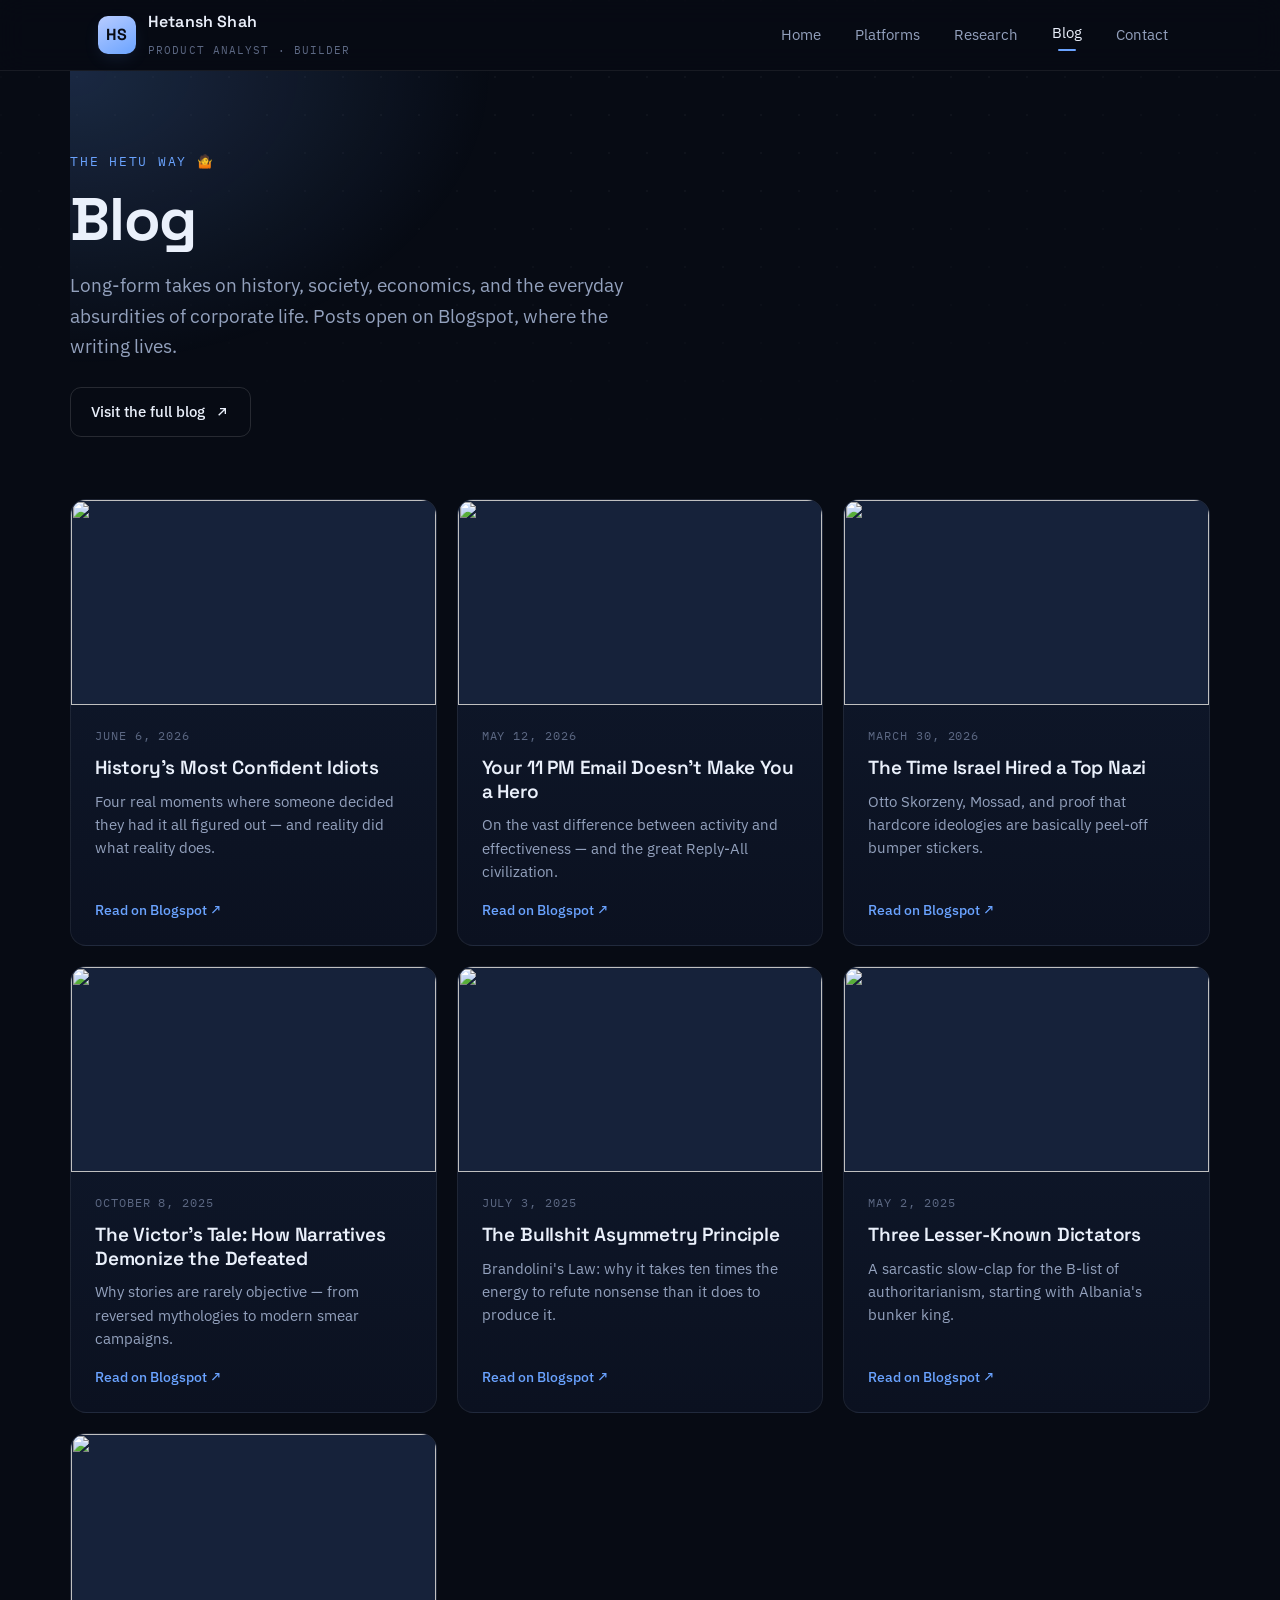
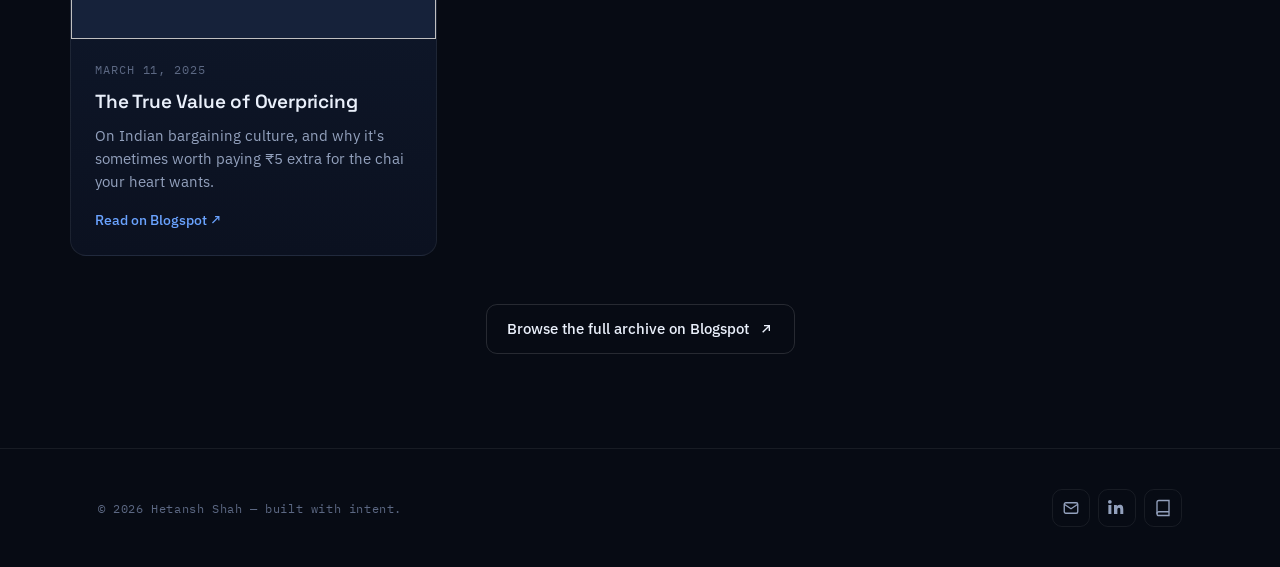
==== blog.html @ 0ef63d8b "Initial commit: Hetansh Shah portfolio site" ====
<!DOCTYPE html>
<html lang="en">
<head>
<meta charset="UTF-8">
<meta name="viewport" content="width=device-width, initial-scale=1">
<title>Blog — The HETU way 🤷 — Hetansh Shah</title>
<meta name="description" content="The HETU way — long-form writing by Hetansh Shah on history, society, economics, and corporate absurdity.">
<link rel="stylesheet" href="styles.css">
</head>
<body>

<nav class="nav">
  <div class="container nav-inner">
    <a class="brand" href="index.html">
      <span class="mark">HS</span>
      <span>
        <span class="brand-name">Hetansh Shah</span><br>
        <span class="brand-sub">Product Analyst · Builder</span>
      </span>
    </a>
    <button class="nav-toggle" aria-label="Menu">
      <svg viewBox="0 0 24 24" fill="none" stroke="currentColor" stroke-width="2"><path d="M3 6h18M3 12h18M3 18h18"/></svg>
    </button>
    <div class="nav-links">
      <a href="index.html">Home</a>
      <a href="platforms.html">Platforms</a>
      <a href="reports.html">Research</a>
      <a href="blog.html" class="active">Blog</a>
      <a href="mailto:hetansh.ps@gmail.com">Contact</a>
    </div>
  </div>
</nav>

<div class="wrap">

<header class="page-head container">
  <div class="inner">
    <span class="mono">The HETU way 🤷</span>
    <h1>Blog</h1>
    <p>Long-form takes on history, society, economics, and the everyday absurdities of corporate life. Posts open on Blogspot, where the writing lives.</p>
    <div style="margin-top:26px;">
      <a class="btn btn-ghost" href="https://accordingtohetu.blogspot.com/" target="_blank" rel="noopener">
        Visit the full blog
        <svg viewBox="0 0 24 24" fill="none" stroke="currentColor" stroke-width="2"><path d="M7 17 17 7M9 7h8v8"/></svg>
      </a>
    </div>
  </div>
</header>

<section class="section container" style="padding-top:44px;">
  <div class="grid grid-3">

    <a class="card blog-card reveal" href="https://accordingtohetu.blogspot.com/2026/06/historys-most-confident-idiots.html" target="_blank" rel="noopener">
      <div class="blog-thumb"><img src="https://blogger.googleusercontent.com/img/a/AVvXsEh0XFHFt5V3XXF03piO_shr52-VzriOKP9YyzwFit1_z7ethcgC1YYHPhrJrRdsieurNJREEZoZTz8lujmySis14frzTmdsHEi4WcJ0lS1f9_ZhJ7_q9u_mNnV9t71yIwLBsOyNAc55iBsuYoPaz335ls0gbCdTOjXNLIMxHn8SFMUzvXzuwzMBGfUrrkU=w600" alt="" loading="lazy"></div>
      <div class="blog-body">
        <span class="blog-date">June 6, 2026</span>
        <h3>History's Most Confident Idiots</h3>
        <p>Four real moments where someone decided they had it all figured out — and reality did what reality does.</p>
        <span class="ext-link">Read on Blogspot ↗</span>
      </div>
    </a>

    <a class="card blog-card reveal" href="https://accordingtohetu.blogspot.com/2026/05/your-11-pm-email-doesnt-make-you-hero.html" target="_blank" rel="noopener">
      <div class="blog-thumb"><img src="https://blogger.googleusercontent.com/img/a/AVvXsEjkK9yBqy28yxeuLiA2SFE42i_kRT6u6pj41DaW5ykB5bLyN3QJRTeDR3KFLXk8aIWyoektCsTdm-NgkA_Djb8SFsRJ7d3byHUhpY3Kbhku5G02ZuveW8TlNszgfql1mhHx1Lhr-ma2ewMmnAyKPUMvI3miI385dW8RZMYDkjTZxY_v-zPTja42RKQHZs0=w600" alt="" loading="lazy"></div>
      <div class="blog-body">
        <span class="blog-date">May 12, 2026</span>
        <h3>Your 11 PM Email Doesn't Make You a Hero</h3>
        <p>On the vast difference between activity and effectiveness — and the great Reply-All civilization.</p>
        <span class="ext-link">Read on Blogspot ↗</span>
      </div>
    </a>

    <a class="card blog-card reveal" href="https://accordingtohetu.blogspot.com/2026/03/the-time-israel-hired-top-nazi.html" target="_blank" rel="noopener">
      <div class="blog-thumb"><img src="https://blogger.googleusercontent.com/img/a/AVvXsEhzc3hPuYYoyP9BNQkkMwY9hBpjbRxYbtlm1WZqFAtY2J7XmSNHjfte3kuX6NuSjFrXSdnCcF6sRmJJlIEDqXwsXM_iXqku3ysotNIe4Cc-nSkah9ngXcoBrMyFUuUhH9RSajhInweiObzIaklYUP-CrQGqkOwmacYoByQguhNQl1BDUYApm3g_Y7NbiEw=w600" alt="" loading="lazy"></div>
      <div class="blog-body">
        <span class="blog-date">March 30, 2026</span>
        <h3>The Time Israel Hired a Top Nazi</h3>
        <p>Otto Skorzeny, Mossad, and proof that hardcore ideologies are basically peel-off bumper stickers.</p>
        <span class="ext-link">Read on Blogspot ↗</span>
      </div>
    </a>

    <a class="card blog-card reveal" href="https://accordingtohetu.blogspot.com/2025/10/the-victors-tale-how-narratives.html" target="_blank" rel="noopener">
      <div class="blog-thumb"><img src="https://blogger.googleusercontent.com/img/b/R29vZ2xl/AVvXsEin49GQPQDeHE06ibP2Qmlyrt4U04gurNKR8BF6xmuwTtyWy2QwkvnnayuaOfjTDN0raKkDxC7Ek-NACXsUWbMG_tk-0T4ate5sGr8d29wgh684oDyeNvKgH61-2eV7FlWZV-hK0zgb79b8hjImVHJ3dmXB9cFH7GTCxfGpiVy6avNVjXcUeOGgLicYIMY/s400/Gemini_Generated_Image_hz72mhz72mhz72mh.png" alt="" loading="lazy"></div>
      <div class="blog-body">
        <span class="blog-date">October 8, 2025</span>
        <h3>The Victor's Tale: How Narratives Demonize the Defeated</h3>
        <p>Why stories are rarely objective — from reversed mythologies to modern smear campaigns.</p>
        <span class="ext-link">Read on Blogspot ↗</span>
      </div>
    </a>

    <a class="card blog-card reveal" href="https://accordingtohetu.blogspot.com/2025/07/bullshit-something-principle.html" target="_blank" rel="noopener">
      <div class="blog-thumb"><img src="https://blogger.googleusercontent.com/img/a/AVvXsEj1OeqaODipQsyOUiFarr66oHaJqrGn8WNWBGnNz09aDkBTuLN1n8pN-T8av6Uon0b1YLi5ovpIM9YXt5DZJG7y26rGhR4hduuKPiqDbTQv8BGOURmMugbBbRD6bQXyWtsG-XqNJimzDIf07iiXkZ4dlQIiHSHdbkOriP9ClSr908IkaOrxzPUOADGfH8s=w600" alt="" loading="lazy"></div>
      <div class="blog-body">
        <span class="blog-date">July 3, 2025</span>
        <h3>The Bullshit Asymmetry Principle</h3>
        <p>Brandolini's Law: why it takes ten times the energy to refute nonsense than it does to produce it.</p>
        <span class="ext-link">Read on Blogspot ↗</span>
      </div>
    </a>

    <a class="card blog-card reveal" href="https://accordingtohetu.blogspot.com/2025/05/three-lesser-known-dictators-who.html" target="_blank" rel="noopener">
      <div class="blog-thumb"><img src="https://blogger.googleusercontent.com/img/a/AVvXsEgNFx4OeBPT79-UPeGLp2icg49SQwEaG16hYfa3idr8HTeomHkXYMJHEefFRtrM0Jc7RiFr5Rll5VSWPZyajPWkIrrdJQLn1cjv_wEFL94ATT3MTW4bfNbp1dEgcaCKu0HGZJoiNAKUWPBL8Kh6IstFpkTuMjnT_32CDWAvYDMgWPjzvNyY-GOZ_208Kxo=w600" alt="" loading="lazy"></div>
      <div class="blog-body">
        <span class="blog-date">May 2, 2025</span>
        <h3>Three Lesser-Known Dictators</h3>
        <p>A sarcastic slow-clap for the B-list of authoritarianism, starting with Albania's bunker king.</p>
        <span class="ext-link">Read on Blogspot ↗</span>
      </div>
    </a>

    <a class="card blog-card reveal" href="https://accordingtohetu.blogspot.com/2025/03/the-true-value-of-overpricing.html" target="_blank" rel="noopener">
      <div class="blog-thumb"><img src="https://blogger.googleusercontent.com/img/a/AVvXsEhF3pH8zIKMXsVdn-42bbQ4t5T-two03PvjfE7QeCZRfly6mZ6-srBCdxdVYUnTWrdWf5_uoNZrE-crFr7B1-s7Y78KFr_otc3zgPjGPVxkCh1NgHIt8YY5qJGYQ7RFfDhPpVyDfosmfiISb9flbk6IPcieomBCcb8ZSsWaaL9P2CW2F1AU-5Vlx8wTaMg=w600" alt="" loading="lazy"></div>
      <div class="blog-body">
        <span class="blog-date">March 11, 2025</span>
        <h3>The True Value of Overpricing</h3>
        <p>On Indian bargaining culture, and why it's sometimes worth paying ₹5 extra for the chai your heart wants.</p>
        <span class="ext-link">Read on Blogspot ↗</span>
      </div>
    </a>

  </div>

  <div style="text-align:center;margin-top:48px;">
    <a class="btn btn-ghost" href="https://accordingtohetu.blogspot.com/" target="_blank" rel="noopener">
      Browse the full archive on Blogspot
      <svg viewBox="0 0 24 24" fill="none" stroke="currentColor" stroke-width="2"><path d="M7 17 17 7M9 7h8v8"/></svg>
    </a>
  </div>
</section>

<footer class="footer">
  <div class="container footer-inner">
    <small>© <span id="year"></span> Hetansh Shah — built with intent.</small>
    <div class="footer-links">
      <a href="mailto:hetansh.ps@gmail.com" aria-label="Email">
        <svg viewBox="0 0 24 24" fill="none" stroke="currentColor" stroke-width="1.8"><rect x="3" y="5" width="18" height="14" rx="2"/><path d="m3 7 9 6 9-6"/></svg>
      </a>
      <a href="https://www.linkedin.com/in/hetansh-shah-ba7379204/" target="_blank" rel="noopener" aria-label="LinkedIn">
        <svg viewBox="0 0 24 24" fill="currentColor"><path d="M4.98 3.5A2.5 2.5 0 1 1 0 3.5a2.5 2.5 0 0 1 4.98 0zM.5 8h4v12h-4zM8 8h3.8v1.7h.05c.53-1 1.83-2.05 3.77-2.05 4 0 4.75 2.65 4.75 6.1V20h-4v-5.4c0-1.3 0-2.95-1.8-2.95s-2.07 1.4-2.07 2.85V20H8z"/></svg>
      </a>
      <a href="https://accordingtohetu.blogspot.com/" target="_blank" rel="noopener" aria-label="Blog">
        <svg viewBox="0 0 24 24" fill="none" stroke="currentColor" stroke-width="1.8"><path d="M4 19.5A2.5 2.5 0 0 1 6.5 17H20"/><path d="M6.5 2H20v20H6.5A2.5 2.5 0 0 1 4 19.5v-15A2.5 2.5 0 0 1 6.5 2z"/></svg>
      </a>
    </div>
  </div>
</footer>

</div>
<script src="app.js"></script>
</body>
</html>
---- styles.css ----
/* ============================================================
   Hetansh Shah — Portfolio
   Shared design system: dark · navy/slate · steel-blue accent
   ============================================================ */

@import url('https://fonts.googleapis.com/css2?family=Space+Grotesk:wght@400;500;600;700&family=IBM+Plex+Sans:wght@400;500;600&family=IBM+Plex+Mono:wght@400;500&display=swap');

:root {
  --bg:        #070b14;
  --surface:   #0b1120;
  --surface-2: #101a2e;
  --surface-3: #16223a;
  --line:      rgba(255,255,255,0.07);
  --line-2:    rgba(255,255,255,0.13);
  --text:      #eaf0fb;
  --muted:     #93a1bd;
  --faint:     #5c6883;
  --accent:    #6aa3ff;
  --accent-2:  #b8ccff;
  --accent-dim: rgba(106,163,255,0.13);
  --accent-glow: rgba(106,163,255,0.20);

  --maxw: 1140px;
  --radius: 16px;
  --radius-sm: 10px;

  --font-display: 'Space Grotesk', system-ui, sans-serif;
  --font-body: 'IBM Plex Sans', system-ui, sans-serif;
  --font-mono: 'IBM Plex Mono', ui-monospace, monospace;
}

* { box-sizing: border-box; margin: 0; padding: 0; }

html { scroll-behavior: smooth; -webkit-text-size-adjust: 100%; }

body {
  font-family: var(--font-body);
  background: var(--bg);
  color: var(--text);
  line-height: 1.6;
  font-size: 17px;
  -webkit-font-smoothing: antialiased;
  overflow-x: hidden;
}

a { color: inherit; text-decoration: none; }
img { max-width: 100%; display: block; }
button { font-family: inherit; cursor: pointer; }

/* background texture ---------------------------------------- */
body::before {
  content: "";
  position: fixed;
  inset: 0;
  pointer-events: none;
  z-index: 0;
  background-image: radial-gradient(circle at 1px 1px, rgba(255,255,255,0.035) 1px, transparent 0);
  background-size: 38px 38px;
  mask-image: radial-gradient(ellipse 90% 70% at 50% 0%, #000 30%, transparent 80%);
}

/* ----------------------------------------------------------- */
.container { width: 100%; max-width: var(--maxw); margin: 0 auto; padding: 0 28px; }
.wrap { position: relative; z-index: 1; }

.mono {
  font-family: var(--font-mono);
  font-size: 12.5px;
  letter-spacing: 0.14em;
  text-transform: uppercase;
  color: var(--accent);
}

/* ===== NAV ================================================== */
.nav {
  position: sticky;
  top: 0;
  z-index: 50;
  background: rgba(7,11,20,0.72);
  backdrop-filter: blur(14px);
  -webkit-backdrop-filter: blur(14px);
  border-bottom: 1px solid var(--line);
}
.nav-inner {
  display: flex;
  align-items: center;
  justify-content: space-between;
  height: 70px;
}
.brand { display: flex; align-items: center; gap: 12px; }
.mark {
  width: 38px; height: 38px;
  border-radius: 10px;
  display: grid; place-items: center;
  font-family: var(--font-display);
  font-weight: 700;
  font-size: 16px;
  letter-spacing: 0.02em;
  color: var(--bg);
  background: linear-gradient(150deg, var(--accent-2), var(--accent));
  box-shadow: 0 6px 20px -6px var(--accent-glow);
}
.brand-name { font-family: var(--font-display); font-weight: 600; font-size: 16px; letter-spacing: 0.01em; }
.brand-sub { font-family: var(--font-mono); font-size: 11px; color: var(--faint); letter-spacing: 0.1em; text-transform: uppercase; }

.nav-links { display: flex; align-items: center; gap: 6px; }
.nav-links a {
  font-size: 14.5px;
  color: var(--muted);
  padding: 8px 14px;
  border-radius: 8px;
  transition: color .18s, background .18s;
}
.nav-links a:hover { color: var(--text); background: rgba(255,255,255,0.04); }
.nav-links a.active { color: var(--text); }
.nav-links a.active::after {
  content: ""; display: block; height: 2px; width: 18px;
  margin: 5px auto -2px; border-radius: 2px; background: var(--accent);
}

.nav-toggle { display: none; background: none; border: 0; color: var(--text); padding: 8px; }
.nav-toggle svg { width: 24px; height: 24px; }

/* ===== BUTTONS ============================================= */
.btn {
  display: inline-flex; align-items: center; gap: 9px;
  font-family: var(--font-body);
  font-weight: 500;
  font-size: 15px;
  padding: 12px 20px;
  border-radius: 11px;
  border: 1px solid transparent;
  transition: transform .15s, background .18s, border-color .18s, box-shadow .18s;
}
.btn svg { width: 16px; height: 16px; }
.btn:active { transform: translateY(1px); }
.btn-primary {
  background: var(--accent);
  color: #061021;
  font-weight: 600;
  box-shadow: 0 10px 30px -12px var(--accent-glow);
}
.btn-primary:hover { background: var(--accent-2); box-shadow: 0 14px 34px -10px var(--accent-glow); }
.btn-ghost { background: transparent; color: var(--text); border-color: var(--line-2); }
.btn-ghost:hover { background: rgba(255,255,255,0.05); border-color: var(--muted); }

/* ===== HERO ================================================ */
.hero { position: relative; padding: 96px 0 60px; }
.hero::after {
  content: ""; position: absolute; left: 50%; top: -120px; translate: -50% 0;
  width: 720px; height: 480px; pointer-events: none;
  background: radial-gradient(ellipse at center, var(--accent-glow), transparent 65%);
  filter: blur(20px); z-index: 0;
}
.hero-inner { position: relative; z-index: 1; max-width: 820px; }
.hero h1 {
  font-family: var(--font-display);
  font-weight: 700;
  font-size: clamp(44px, 7vw, 82px);
  line-height: 0.98;
  letter-spacing: -0.02em;
  margin: 18px 0 0;
}
.hero h1 .grad {
  background: linear-gradient(120deg, var(--accent-2), var(--accent));
  -webkit-background-clip: text; background-clip: text; color: transparent;
}
.hero-lead {
  font-size: clamp(18px, 2.2vw, 22px);
  color: var(--muted);
  margin: 24px 0 0;
  max-width: 620px;
  text-wrap: pretty;
}
.hero-cta { display: flex; flex-wrap: wrap; gap: 14px; margin-top: 34px; }
.hero-meta { display: flex; flex-wrap: wrap; gap: 22px; margin-top: 40px; color: var(--faint); font-size: 14px; }
.hero-meta a { display: inline-flex; align-items: center; gap: 8px; color: var(--muted); transition: color .18s; }
.hero-meta a:hover { color: var(--accent); }
.hero-meta svg { width: 16px; height: 16px; }

/* ===== SECTION ============================================= */
.section { padding: 74px 0; position: relative; }
.section-head { display: flex; align-items: flex-end; justify-content: space-between; gap: 24px; margin-bottom: 38px; flex-wrap: wrap; }
.section-head h2 {
  font-family: var(--font-display);
  font-weight: 600;
  font-size: clamp(26px, 3.4vw, 38px);
  letter-spacing: -0.015em;
  margin-top: 10px;
  line-height: 1.05;
}
.section-head p { color: var(--muted); margin-top: 10px; max-width: 520px; }
.section-link { color: var(--accent); font-size: 14.5px; display: inline-flex; align-items: center; gap: 7px; white-space: nowrap; transition: gap .18s; }
.section-link:hover { gap: 11px; }
.section-link svg { width: 15px; height: 15px; }

.divider { height: 1px; background: var(--line); border: 0; }

/* ===== CARDS / GRID ======================================== */
.grid { display: grid; gap: 20px; }
.grid-2 { grid-template-columns: repeat(2, 1fr); }
.grid-3 { grid-template-columns: repeat(3, 1fr); }

.card {
  position: relative;
  background: linear-gradient(180deg, var(--surface-2), var(--surface));
  border: 1px solid var(--line);
  border-radius: var(--radius);
  padding: 26px;
  transition: transform .2s, border-color .2s, box-shadow .2s;
  overflow: hidden;
}
.card:hover { transform: translateY(-4px); border-color: var(--line-2); box-shadow: 0 24px 50px -28px rgba(0,0,0,0.8); }

.tag {
  display: inline-flex; align-items: center; gap: 7px;
  font-family: var(--font-mono);
  font-size: 11px; letter-spacing: 0.1em; text-transform: uppercase;
  color: var(--accent);
  background: var(--accent-dim);
  border: 1px solid rgba(106,163,255,0.22);
  padding: 5px 10px; border-radius: 7px;
}
.tag.neutral { color: var(--muted); background: rgba(255,255,255,0.04); border-color: var(--line); }

.card h3 { font-family: var(--font-display); font-weight: 600; font-size: 21px; letter-spacing: -0.01em; line-height: 1.2; }
.card p { color: var(--muted); font-size: 15px; margin-top: 10px; }
.card-foot { margin-top: 18px; display: flex; flex-wrap: wrap; gap: 10px 16px; align-items: center; }

.ext-link {
  display: inline-flex; align-items: center; gap: 7px;
  font-size: 14px; color: var(--accent); font-weight: 500;
  transition: gap .16s, color .16s;
}
.ext-link:hover { gap: 10px; color: var(--accent-2); }
.ext-link svg { width: 14px; height: 14px; }
.ext-link.muted { color: var(--muted); }
.ext-link.muted:hover { color: var(--text); }

/* ===== BROWSER PREVIEW (platforms) ========================= */
.browser {
  border: 1px solid var(--line-2);
  border-radius: 14px;
  overflow: hidden;
  background: var(--surface);
  box-shadow: 0 30px 60px -34px rgba(0,0,0,0.9);
}
.browser-bar {
  display: flex; align-items: center; gap: 14px;
  padding: 11px 14px;
  background: var(--surface-3);
  border-bottom: 1px solid var(--line);
}
.dots { display: flex; gap: 7px; }
.dots span { width: 11px; height: 11px; border-radius: 50%; background: rgba(255,255,255,0.14); }
.urlbar {
  flex: 1;
  display: flex; align-items: center; gap: 9px;
  font-family: var(--font-mono); font-size: 12.5px;
  color: var(--muted);
  background: rgba(0,0,0,0.28);
  border: 1px solid var(--line);
  border-radius: 8px;
  padding: 7px 12px;
  overflow: hidden; white-space: nowrap; text-overflow: ellipsis;
}
.urlbar svg { width: 13px; height: 13px; flex-shrink: 0; color: #4ec88a; }

.preview {
  position: relative;
  aspect-ratio: 16 / 10;
  display: grid; place-items: center;
  overflow: hidden;
}
.preview::before {
  content: ""; position: absolute; inset: 0;
  background-image: repeating-linear-gradient(135deg, rgba(255,255,255,0.035) 0 2px, transparent 2px 13px);
}
.preview::after {
  content: ""; position: absolute; inset: 0;
  background: radial-gradient(ellipse 70% 90% at 50% 30%, var(--pv-glow, var(--accent-glow)), transparent 70%);
}
.preview-inner { position: relative; z-index: 1; text-align: center; padding: 24px; }
.preview-mark {
  width: 72px; height: 72px; margin: 0 auto 18px;
  border-radius: 18px;
  display: grid; place-items: center;
  font-family: var(--font-display); font-weight: 700; font-size: 30px;
  color: var(--bg);
  background: linear-gradient(150deg, var(--accent-2), var(--pv-accent, var(--accent)));
  box-shadow: 0 14px 34px -12px var(--pv-glow, var(--accent-glow));
}
.preview-name { font-family: var(--font-display); font-weight: 600; font-size: 22px; }
.preview-note { font-family: var(--font-mono); font-size: 11.5px; color: var(--faint); margin-top: 8px; letter-spacing: 0.06em; }

/* platform row */
.platform { display: grid; grid-template-columns: 1.05fr 0.95fr; gap: 40px; align-items: center; }
.platform.rev { grid-template-columns: 0.95fr 1.05fr; }
.platform.rev .platform-media { order: -1; }
.platform-body h3 { font-family: var(--font-display); font-weight: 600; font-size: clamp(24px, 3vw, 32px); letter-spacing: -0.015em; line-height: 1.1; margin-top: 16px; }
.platform-body p { color: var(--muted); margin-top: 14px; max-width: 460px; }
.feat-list { list-style: none; margin: 22px 0 0; display: flex; flex-direction: column; gap: 11px; }
.feat-list li { display: flex; gap: 11px; align-items: flex-start; font-size: 15px; color: var(--text); }
.feat-list svg { width: 17px; height: 17px; color: var(--accent); flex-shrink: 0; margin-top: 3px; }
.platform-cta { margin-top: 28px; display: flex; gap: 14px; flex-wrap: wrap; }

/* ===== BLOG ================================================ */
.blog-card { display: flex; flex-direction: column; padding: 0; }
.blog-thumb { aspect-ratio: 16 / 9; overflow: hidden; background: var(--surface-3); position: relative; }
.blog-thumb img { width: 100%; height: 100%; object-fit: cover; transition: transform .4s; }
.blog-card:hover .blog-thumb img { transform: scale(1.05); }
.blog-body { padding: 22px 24px 24px; display: flex; flex-direction: column; flex: 1; }
.blog-date { font-family: var(--font-mono); font-size: 11.5px; color: var(--faint); letter-spacing: 0.08em; text-transform: uppercase; }
.blog-card h3 { font-family: var(--font-display); font-weight: 600; font-size: 19px; line-height: 1.25; margin-top: 10px; letter-spacing: -0.01em; }
.blog-card p { color: var(--muted); font-size: 14.5px; margin-top: 10px; flex: 1; }
.blog-card .ext-link { margin-top: 16px; }

/* ===== CTA / CONTACT ======================================= */
.cta {
  position: relative;
  border: 1px solid var(--line);
  border-radius: 22px;
  background: linear-gradient(160deg, var(--surface-2), var(--surface));
  padding: 60px 48px;
  text-align: center;
  overflow: hidden;
}
.cta::before {
  content: ""; position: absolute; left: 50%; top: -60%; translate: -50% 0;
  width: 600px; height: 600px;
  background: radial-gradient(circle, var(--accent-glow), transparent 60%);
  pointer-events: none;
}
.cta-inner { position: relative; z-index: 1; }
.cta h2 { font-family: var(--font-display); font-weight: 600; font-size: clamp(28px, 4vw, 44px); letter-spacing: -0.02em; }
.cta p { color: var(--muted); margin: 14px auto 0; max-width: 480px; }
.cta-actions { display: flex; gap: 14px; justify-content: center; flex-wrap: wrap; margin-top: 30px; }

/* ===== FOOTER ============================================== */
.footer { border-top: 1px solid var(--line); padding: 40px 0; margin-top: 20px; }
.footer-inner { display: flex; align-items: center; justify-content: space-between; gap: 20px; flex-wrap: wrap; }
.footer-inner small { color: var(--faint); font-family: var(--font-mono); font-size: 12px; letter-spacing: 0.05em; }
.footer-links { display: flex; gap: 8px; }
.footer-links a { width: 38px; height: 38px; border-radius: 10px; display: grid; place-items: center; border: 1px solid var(--line); color: var(--muted); transition: all .18s; }
.footer-links a:hover { color: var(--accent); border-color: var(--accent); background: var(--accent-dim); }
.footer-links svg { width: 18px; height: 18px; }

/* ===== PAGE HEADER (interior pages) ======================== */
.page-head { padding: 76px 0 18px; position: relative; }
.page-head::after {
  content: ""; position: absolute; left: 0; top: 0;
  width: 460px; height: 320px; pointer-events: none;
  background: radial-gradient(ellipse at left top, var(--accent-glow), transparent 65%);
}
.page-head .inner { position: relative; z-index: 1; max-width: 720px; }
.page-head h1 {
  font-family: var(--font-display); font-weight: 700;
  font-size: clamp(38px, 6vw, 60px); letter-spacing: -0.02em; line-height: 1; margin-top: 16px;
}
.page-head p { color: var(--muted); font-size: 19px; margin-top: 20px; max-width: 600px; text-wrap: pretty; }

/* ===== REVEAL ============================================== */
.js .reveal { opacity: 0; transform: translateY(20px); transition: opacity .6s ease, transform .6s ease; }
.js .reveal.in { opacity: 1; transform: none; }
@media (prefers-reduced-motion: reduce) {
  .js .reveal { opacity: 1; transform: none; transition: none; }
  html { scroll-behavior: auto; }
}

/* ===== RESPONSIVE ========================================== */
@media (max-width: 880px) {
  .grid-3 { grid-template-columns: 1fr 1fr; }
  .platform, .platform.rev { grid-template-columns: 1fr; gap: 26px; }
  .platform.rev .platform-media { order: 0; }
  .nav-links {
    position: fixed; inset: 70px 0 auto 0;
    flex-direction: column; align-items: stretch; gap: 2px;
    background: rgba(8,13,24,0.97); backdrop-filter: blur(14px);
    border-bottom: 1px solid var(--line);
    padding: 14px 22px 22px;
    transform: translateY(-130%); transition: transform .26s ease;
  }
  .nav-links.open { transform: translateY(0); }
  .nav-links a { padding: 13px 12px; font-size: 16px; }
  .nav-links a.active::after { display: none; }
  .nav-links a.active { background: var(--accent-dim); }
  .nav-toggle { display: inline-flex; }
}
@media (max-width: 560px) {
  .container { padding: 0 18px; }
  .grid-2, .grid-3 { grid-template-columns: 1fr; }
  .cta { padding: 44px 24px; }
  .hero { padding: 70px 0 40px; }
  .brand-sub { display: none; }
}

/* ===== SCREENSHOTS + INTERACTIONS ========================== */
.preview.has-shot { padding: 0; }
.preview.has-shot::before { opacity: 0.4; }
.preview.has-shot::after { mix-blend-mode: screen; opacity: 0.5; }
.shot {
  position: relative; z-index: 1;
  width: 100%; height: 100%;
  object-fit: cover; object-position: top center;
  transition: transform .6s cubic-bezier(.2,.7,.2,1);
}
.browser:hover .shot, .card:hover .shot { transform: scale(1.045); }

/* live pill in address bar */
.live {
  margin-left: auto; display: inline-flex; align-items: center; gap: 7px;
  font-family: var(--font-mono); font-size: 10.5px; letter-spacing: 0.12em;
  text-transform: uppercase; color: #6dd2a3; white-space: nowrap;
}
.live i { width: 7px; height: 7px; border-radius: 50%; background: #6dd2a3; animation: pulse 2.2s infinite; }
@keyframes pulse {
  0% { box-shadow: 0 0 0 0 rgba(109,210,163,.55); }
  70% { box-shadow: 0 0 0 7px rgba(109,210,163,0); }
  100% { box-shadow: 0 0 0 0 rgba(109,210,163,0); }
}

/* hover-to-open overlay on platform frames */
.browser .preview { overflow: hidden; }
.open-overlay {
  position: absolute; inset: 0; z-index: 2;
  display: grid; place-items: center;
  background: linear-gradient(0deg, rgba(5,9,18,.62), rgba(5,9,18,.10));
  opacity: 0; transition: opacity .28s;
}
.browser:hover .open-overlay { opacity: 1; }
.open-pill {
  display: inline-flex; align-items: center; gap: 8px;
  background: rgba(255,255,255,.96); color: #06101e;
  font-weight: 600; font-size: 14px; padding: 11px 18px; border-radius: 12px;
  transform: translateY(10px); transition: transform .28s;
  box-shadow: 0 14px 30px -12px rgba(0,0,0,.6);
}
.open-pill svg { width: 15px; height: 15px; }
.browser:hover .open-pill { transform: none; }
a.browser { display: block; }

/* 3D tilt on app frames */
.tilt { transform-style: preserve-3d; will-change: transform; transition: transform .18s ease-out; }
.tilt .browser { transition: box-shadow .25s; }
.tilt:hover .browser { box-shadow: 0 40px 80px -36px rgba(0,0,0,.95), 0 0 0 1px var(--line-2); }

/* cursor spotlight on cards */
.card::after {
  content: ""; position: absolute; inset: 0; z-index: 0; pointer-events: none;
  background: radial-gradient(360px circle at var(--mx,50%) var(--my,-10%), rgba(106,163,255,.10), transparent 62%);
  opacity: 0; transition: opacity .3s;
}
.card:hover::after { opacity: 1; }
.card > * { position: relative; z-index: 1; }

/* animated hero gradient */
.hero h1 .grad { background-size: 220% 100%; animation: hueShift 9s ease-in-out infinite; }
@keyframes hueShift { 0%,100% { background-position: 0% 50%; } 50% { background-position: 100% 50%; } }

@media (prefers-reduced-motion: reduce) {
  .live i { animation: none; }
  .hero h1 .grad { animation: none; }
  .tilt { transform: none !important; }
}

/* ===== HERO PORTRAIT ======================================= */
.hero-grid { display: grid; grid-template-columns: 1.12fr 0.88fr; gap: 50px; align-items: center; position: relative; z-index: 1; }
.hero-grid .hero-inner { max-width: none; }
.hero-photo { justify-self: end; position: relative; }
.hero-photo::before {
  content: ""; position: absolute; inset: -40px -30px -10px 0;
  background: radial-gradient(ellipse at 55% 38%, var(--accent-glow), transparent 70%);
  filter: blur(12px); z-index: 0;
}
.photo-frame {
  position: relative; z-index: 1;
  width: min(350px, 100%); border-radius: 24px; overflow: hidden;
  border: 1px solid var(--line-2);
  box-shadow: 0 44px 90px -34px rgba(0,0,0,.95);
  transition: transform .4s cubic-bezier(.2,.7,.2,1);
}
.photo-frame:hover { transform: translateY(-6px); }
.photo-frame img { width: 100%; display: block; aspect-ratio: 3/4; object-fit: cover; object-position: center 28%; }
.photo-frame::after { content: ""; position: absolute; inset: 0; background: linear-gradient(180deg, transparent 48%, rgba(7,11,20,.55)); }
.photo-tag {
  position: absolute; z-index: 2; left: 14px; bottom: 14px;
  display: inline-flex; align-items: center; gap: 8px;
  font-family: var(--font-mono); font-size: 11px; letter-spacing: .1em; text-transform: uppercase;
  color: var(--text); background: rgba(7,11,20,.62); backdrop-filter: blur(6px);
  border: 1px solid var(--line-2); padding: 6px 11px; border-radius: 9px;
}
.photo-tag i { width: 6px; height: 6px; border-radius: 50%; background: var(--accent); }
.status-line { display: inline-flex; align-items: center; gap: 9px; font-size: 14px; color: var(--muted); }

@media (max-width: 880px) {
  .hero-grid { grid-template-columns: 1fr; gap: 34px; }
  .hero-photo { justify-self: start; }
  .photo-frame { width: min(290px, 78%); }
}
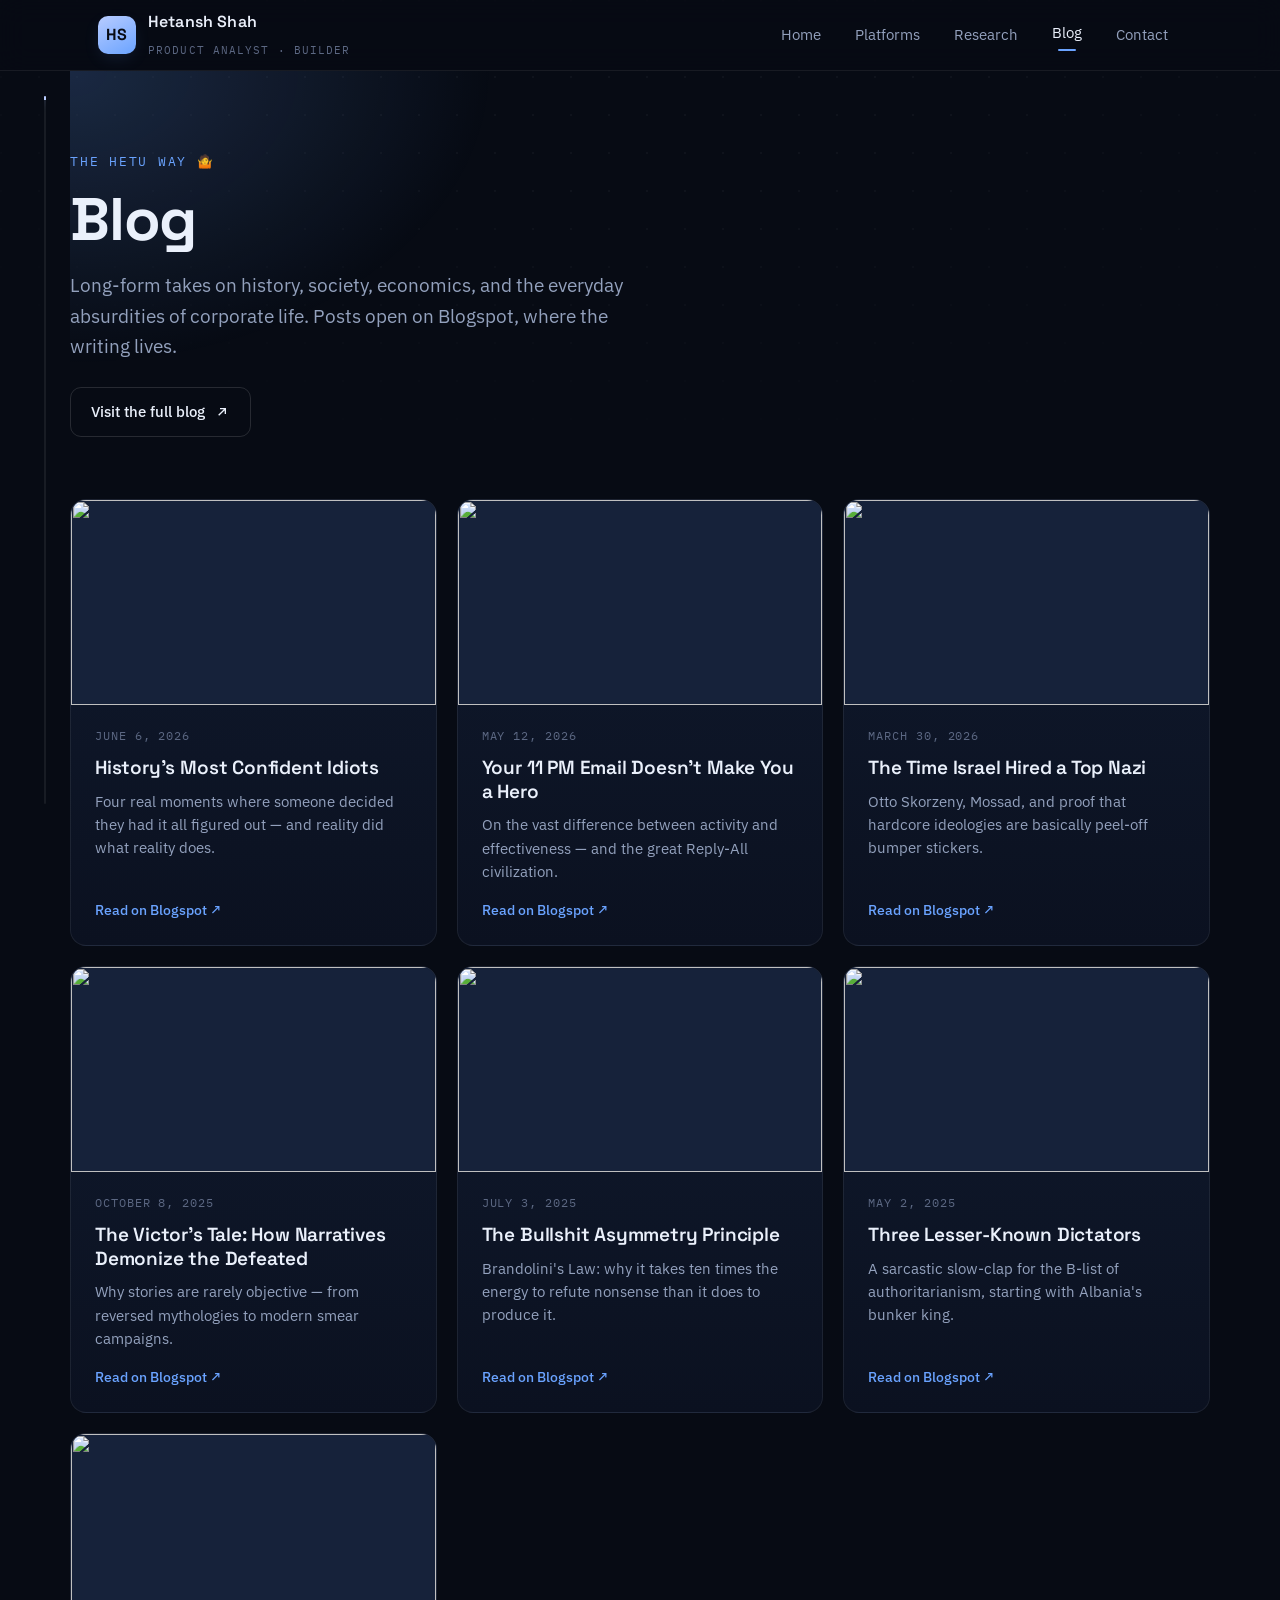
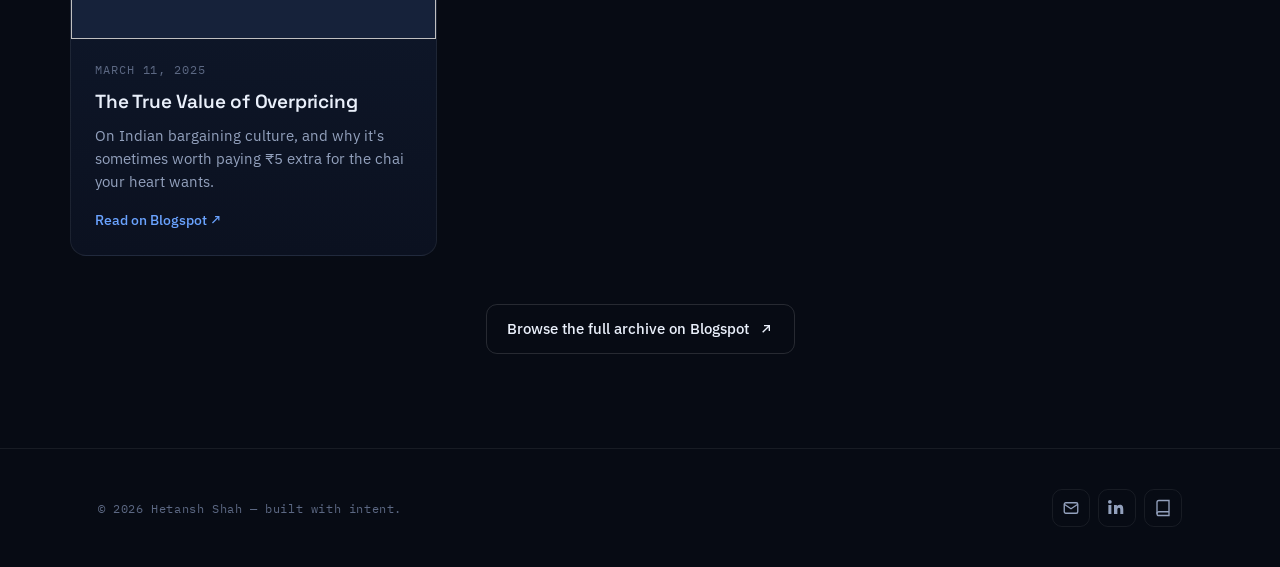
==== commit 6409a629: "Fix email to hetansh.ps96@gmail.com; add scroll-drawn progress line, spine rail, and animated divide" ====
--- a/blog.html
+++ b/blog.html
@@ -26,7 +26,7 @@
       <a href="platforms.html">Platforms</a>
       <a href="reports.html">Research</a>
       <a href="blog.html" class="active">Blog</a>
-      <a href="mailto:hetansh.ps@gmail.com">Contact</a>
+      <a href="mailto:hetansh.ps96@gmail.com">Contact</a>
     </div>
   </div>
 </nav>
@@ -134,7 +134,7 @@
   <div class="container footer-inner">
     <small>© <span id="year"></span> Hetansh Shah — built with intent.</small>
     <div class="footer-links">
-      <a href="mailto:hetansh.ps@gmail.com" aria-label="Email">
+      <a href="mailto:hetansh.ps96@gmail.com" aria-label="Email">
         <svg viewBox="0 0 24 24" fill="none" stroke="currentColor" stroke-width="1.8"><rect x="3" y="5" width="18" height="14" rx="2"/><path d="m3 7 9 6 9-6"/></svg>
       </a>
       <a href="https://www.linkedin.com/in/hetansh-shah-ba7379204/" target="_blank" rel="noopener" aria-label="LinkedIn">
--- a/styles.css
+++ b/styles.css
@@ -194,7 +194,55 @@
 .section-link:hover { gap: 11px; }
 .section-link svg { width: 15px; height: 15px; }
 
-.divider { height: 1px; background: var(--line); border: 0; }
+.divider {
+  height: 1px; border: 0;
+  background: linear-gradient(90deg, transparent, var(--line-2) 18%, var(--line-2) 82%, transparent);
+  transform: scaleX(0);
+  transform-origin: left center;
+  transition: transform 1.1s cubic-bezier(.22,.61,.36,1);
+}
+.js .divider.drawn { transform: scaleX(1); }
+@media (prefers-reduced-motion: reduce) {
+  .divider { transform: none; transition: none; }
+}
+
+/* ===== SCROLL PROGRESS LINE ================================ */
+.scroll-bar {
+  position: fixed; top: 0; left: 0; z-index: 60;
+  height: 2px; width: 100%;
+  transform: scaleX(0); transform-origin: left center;
+  background: linear-gradient(90deg, var(--accent), var(--accent-2));
+  box-shadow: 0 0 12px var(--accent-glow);
+  pointer-events: none;
+  will-change: transform;
+}
+
+/* vertical "spine" rail that draws as you scroll */
+.scroll-spine {
+  position: fixed; top: 96px; bottom: 96px; left: max(14px, calc((100vw - var(--maxw)) / 2 - 26px));
+  width: 2px; z-index: 5; pointer-events: none;
+  background: var(--line);
+  border-radius: 2px;
+  overflow: hidden;
+}
+.scroll-spine i {
+  position: absolute; inset: 0 0 auto 0;
+  height: 0%;
+  background: linear-gradient(180deg, transparent, var(--accent) 12%, var(--accent-2));
+  box-shadow: 0 0 10px var(--accent-glow);
+  will-change: height;
+}
+.scroll-spine i::after {
+  content: ""; position: absolute; left: 50%; bottom: 0; translate: -50% 50%;
+  width: 8px; height: 8px; border-radius: 50%;
+  background: var(--accent-2);
+  box-shadow: 0 0 12px 2px var(--accent-glow);
+}
+@media (max-width: 1240px) { .scroll-spine { display: none; } }
+@media (prefers-reduced-motion: reduce) {
+  .scroll-bar { display: none; }
+  .scroll-spine i::after { box-shadow: none; }
+}
 
 /* ===== CARDS / GRID ======================================== */
 .grid { display: grid; gap: 20px; }
@@ -385,13 +433,28 @@
   .nav-links a.active::after { display: none; }
   .nav-links a.active { background: var(--accent-dim); }
   .nav-toggle { display: inline-flex; }
+  .section { padding: 52px 0; }
+  .section-head { flex-direction: column; align-items: flex-start; gap: 14px; margin-bottom: 28px; }
 }
 @media (max-width: 560px) {
-  .container { padding: 0 18px; }
+  .container { padding: 0 16px; }
   .grid-2, .grid-3 { grid-template-columns: 1fr; }
-  .cta { padding: 44px 24px; }
-  .hero { padding: 70px 0 40px; }
+  .cta { padding: 40px 20px; }
+  .cta h2 { font-size: 28px; }
+  .cta-actions { flex-direction: column; align-items: stretch; }
+  .cta-actions .btn { justify-content: center; width: 100%; }
+  .hero { padding: 48px 0 32px; }
+  .hero-lead { font-size: 17px; margin-top: 18px; }
+  .hero-cta { flex-direction: column; align-items: stretch; gap: 10px; }
+  .hero-cta .btn { justify-content: center; }
+  .hero-meta { gap: 14px; margin-top: 28px; }
   .brand-sub { display: none; }
+  .section-head h2 { font-size: 24px; }
+  .card { padding: 20px; }
+  .blog-body { padding: 18px 18px 20px; }
+  .page-head { padding: 52px 0 14px; }
+  .page-head h1 { font-size: 36px; }
+  .page-head p { font-size: 16px; margin-top: 14px; }
 }
 
 /* ===== SCREENSHOTS + INTERACTIONS ========================== */
@@ -494,6 +557,11 @@
 
 @media (max-width: 880px) {
   .hero-grid { grid-template-columns: 1fr; gap: 34px; }
-  .hero-photo { justify-self: start; }
-  .photo-frame { width: min(290px, 78%); }
-}
+  .hero-photo { justify-self: center; width: 100%; display: flex; justify-content: center; }
+  .photo-frame { width: min(300px, 72%); }
+}
+@media (max-width: 560px) {
+  .hero-photo { justify-self: center; }
+  .photo-frame { width: min(260px, 80%); border-radius: 18px; }
+  .photo-frame img { aspect-ratio: 4/5; }
+}
